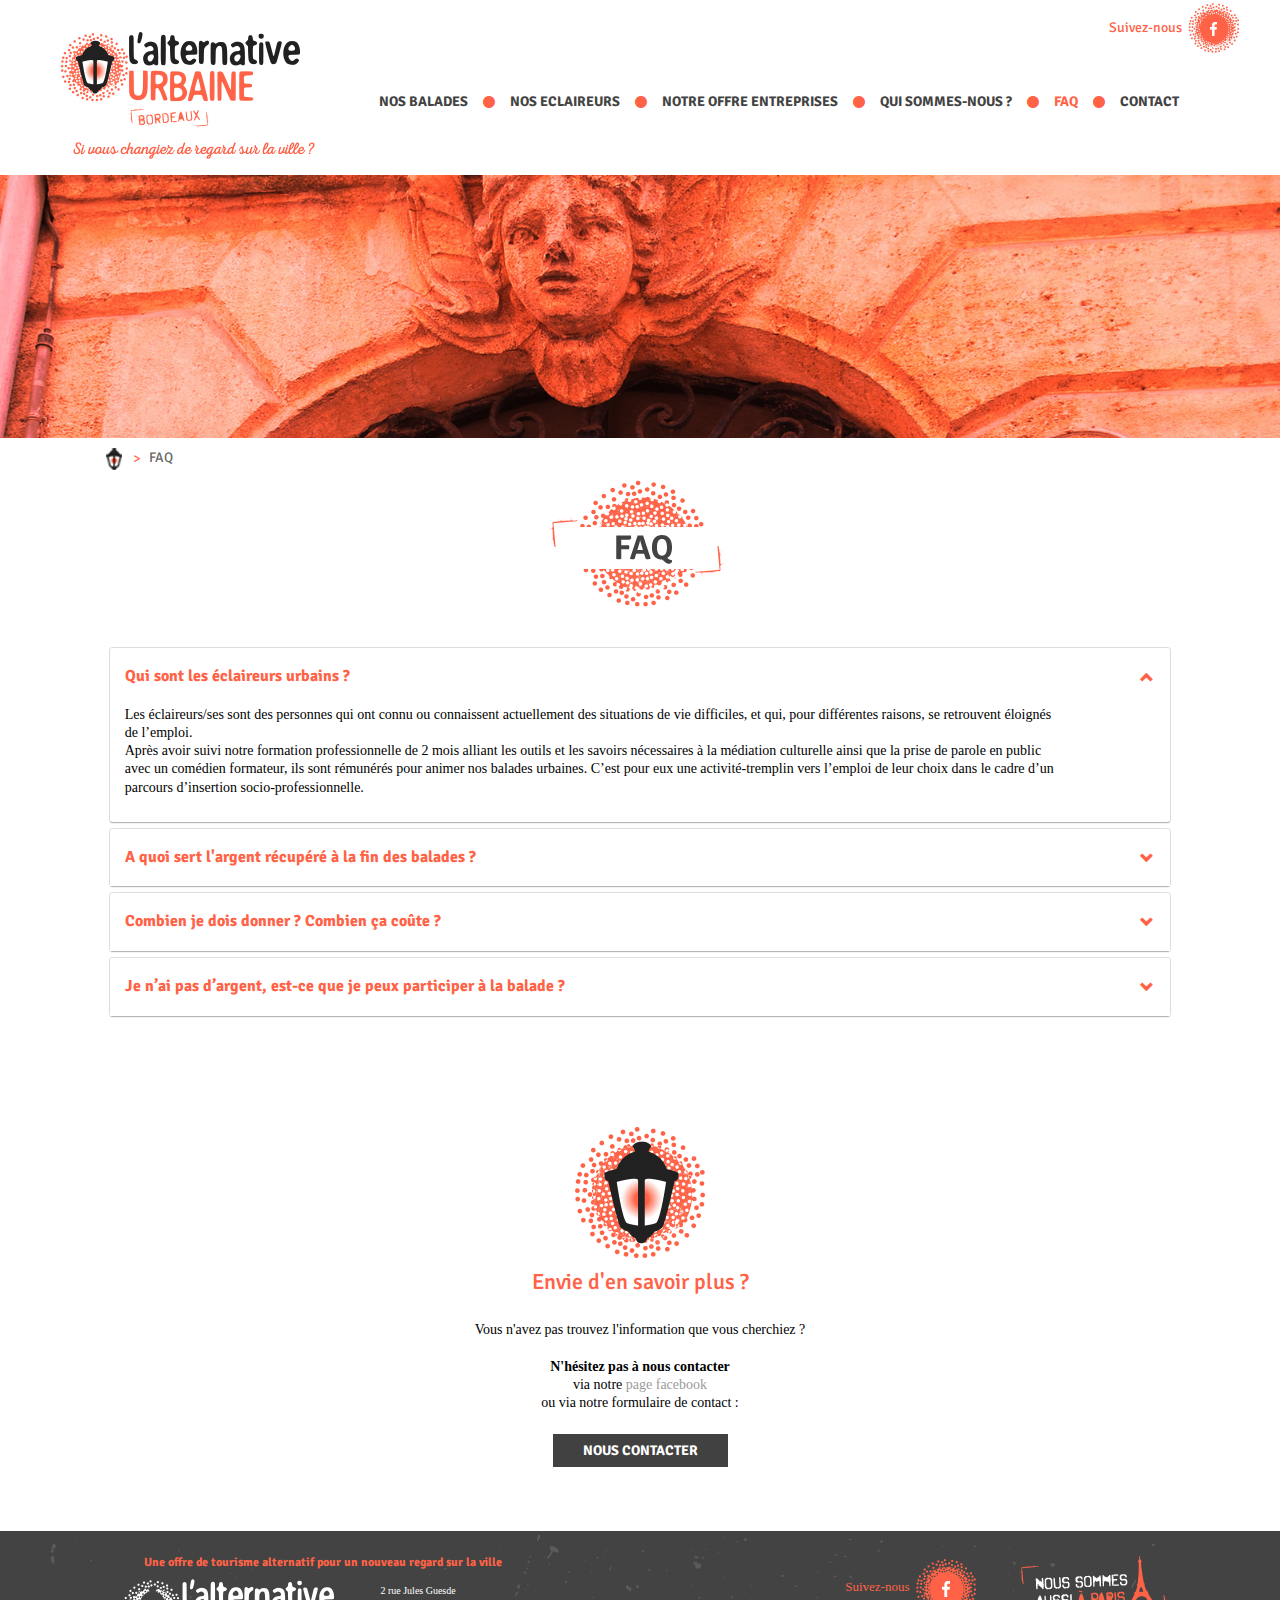
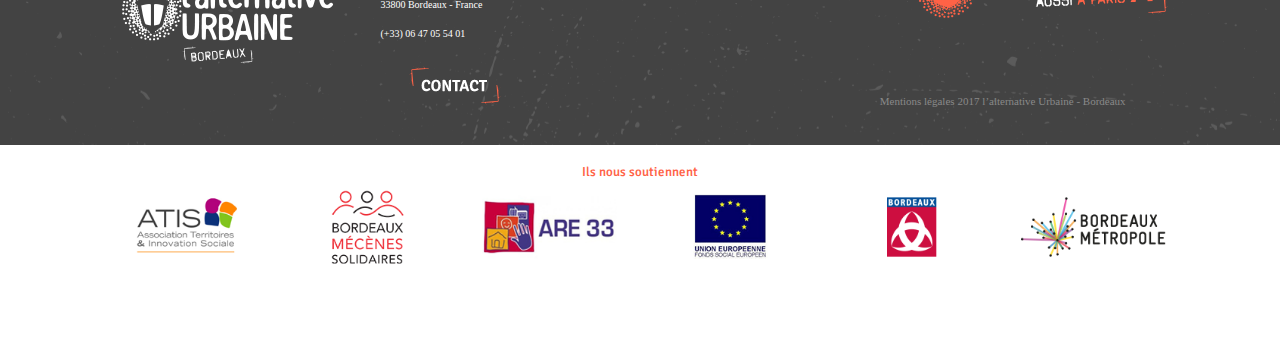
==== faq.html @ 0370ff68 "V1.9 toutes les pages sauf offre entreprises" ====
<!DOCTYPE html>
<html lang="fr">
<head>
  <title>Alternative Urbaine Bordeaux</title>
  <meta charset="utf-8">
  <meta name="viewport" content="width=device-width, initial-scale=1">
  <!--CSS-->
    <link rel="stylesheet" type="text/css" href="https://fonts.googleapis.com/css?family=Signika" />
   <link rel="stylesheet" href="https://maxcdn.bootstrapcdn.com/font-awesome/4.7.0/css/font-awesome.min.css">
   <link rel="stylesheet" href="bootstrap/css/bootstrap.min.css">
  <link rel="stylesheet" href="style.css">
  
  <script src="https://ajax.googleapis.com/ajax/libs/jquery/3.2.1/jquery.min.js"></script>
  <script src="https://maxcdn.bootstrapcdn.com/bootstrap/3.3.7/js/bootstrap.min.js"></script>

  


  
</head>
<body id="myPage" data-spy="scroll" data-target=".navbar" data-offset="50">

	 <!-- 1. nav FB -->
<div id="navfb">
		<a href=""> Suivez-nous <img src="img/fbheader.png"></a> <!--<i class="fa fa-facebook-square" aria-hidden="true"></i> -->	
</div>
	
	 <!-- 2. logo + nav -->
<nav class="navbar navbar-default"> <!-- navbar-fixed-top-->

	<div class="container-fluid" id="monMenu">
	
			<div class="navbar-header-1024">
		 <div class="row padding15">
		  <div class="col-sm-4" >
		 <button type="button" class="navbar-toggle" data-toggle="collapse" data-target="#myNavbar">
			<span class="icon-bar"></span>
			<span class="icon-bar"></span>
			<span class="icon-bar"></span>                        
		  </button>
		  </div>
		  <div class="logotop col-xs-8 col-sm-4"><a  href="index.html"><img  src="img/logo1024.png" alt="Alternative Urbaine Bordeaux" ></a></div>
		  
		  <div class="col-sm-4" id="navfb1024">
			<div ><a href=""> <img src="img/fbheader.png"><br>Suivez-nous </a></div>
			<!--<i class="fa fa-facebook-square" aria-hidden="true"></i> -->
			</div> 

		</div>
		</div>
	
		<div class="navbar-header">
		 <button type="button" class="navbar-toggle" data-toggle="collapse" data-target="#myNavbar">
			<span class="icon-bar"></span>
			<span class="icon-bar"></span>
			<span class="icon-bar"></span>                        
		  </button>
		  
		  <div class="logotop"><a  href="index.html"><img  src="img/logo.png" alt="Alternative Urbaine Bordeaux" ></a></div>
		  
		  <div id="navfb1024">
			<a href=""> Suivez-nous <img src="img/fbtop.png"></a> <!--<i class="fa fa-facebook-square" aria-hidden="true"></i> -->
			</div> 
		</div>
		
		<div class="collapse navbar-collapse" id="myNavbar">
		  <ul class="nav navbar-nav "><!--navbar-right-->
			<!--<li><a href="#myPage">HOME</a></li>-->
			<li><a href="nosbalades.html">NOS BALADES</a> <i class="fa fa-circle" aria-hidden="true"></i></li>
			<li><a href="noseclaireurs.html">NOS ECLAIREURS</a> <i class="fa fa-circle" aria-hidden="true"></i></li>
			<li><a href="offreentreprises.html">NOTRE OFFRE ENTREPRISES</a> <i class="fa fa-circle" aria-hidden="true"></i></li>
			<li><a href="qui.html">QUI SOMMES-NOUS ?</a> <i class="fa fa-circle" aria-hidden="true"></i></li>
			<li class="active"><a href="faq.html">FAQ</a> <i class="fa fa-circle" aria-hidden="true"></i></li>
			<li><a href="contact.html">CONTACT</a></li>

		  </ul>
		</div>

  </div>
</nav>


   <!-- 3. header nos balades -->
<div id="headerimg">
<img src="img/headerfaq.jpg">
</div>

   <!-- 4. chemin de fer -->
<div id="bread">
<img src="img/breadpicto.png"> <span class="orange chevron"> > </span> <span class="texte">FAQ</span>
</div>


<!-- le projet -->
<section id="faq" class="container-fluid">


    <div class="row text-center">
	    <div class="col-xs-12">
			<img src="img/titrefaq.png" class="titre" alt"FAQ">
		</div>
	</div>
	
<div class="contenu">	
	<div class="row">
	    <div class="col-xs-12">	

<!-- <div class="btn-group"> -->
  <!-- <button type="button" class="btn btn-danger">Action</button> -->
  <!-- <button type="button" class="btn btn-danger" data-toggle="collapse" data-target="#demo"> -->
    <!-- <span class="glyphicon glyphicon-minus"></span> -->
  <!-- </button> -->
<!-- </div> -->
<!-- <div id="demo" class="collapse in">Some dummy text in here.</div> -->

		
			<div class="panel-group" id="accordion">
				<!-- 1 -->
				<div class="panel panel-default">
					<div class="panel-heading">
						<h2 class="orange panel-title">
							<a data-toggle="collapse" data-parent="#accordion" href="#collapse1">
								<!-- <h2 class="orange"> -->
									Qui sont les éclaireurs urbains ?
									<button type="button" class="btn" data-toggle="collapse" data-target="#demo">    
										<span class="glyphicon glyphicon-chevron-up"></span>
										<!-- <span class="fa-stack fa-lg"> -->
											<!-- <i class="fa fa-circle-o fa-stack-2x"></i> -->
											<!-- <i class="fa fa-chevron-up fa-stack-1x "></i> -->
										<!-- </span> -->
									</button>
								
							</a>
							</h2>
					</div>
					<div id="collapse1" class="panel-collapse collapse in">
						<div class="panel-body">			
							<h3>
								Les éclaireurs/ses sont des personnes qui ont connu ou connaissent actuellement des situations de vie difficiles, et qui, pour différentes raisons, se retrouvent éloignés de l’emploi. 
								<br>
								Après avoir suivi notre formation professionnelle de 2 mois alliant les outils et les savoirs nécessaires à la médiation culturelle ainsi que la prise de parole en public avec un comédien formateur, ils sont rémunérés pour animer nos balades urbaines. C’est pour eux une activité-tremplin vers l’emploi de leur choix dans le cadre d’un parcours d’insertion socio-professionnelle.
								</h3>
						</div>
					</div>
				</div>
				
				<!-- 2 -->
				<div class="panel panel-default">
					<div class="panel-heading">
						<h2 class="orange panel-title">
							<a data-toggle="collapse" data-parent="#accordion" href="#collapse2">
								
									A quoi sert l'argent récupéré à la fin des balades ?
									<button type="button" class="btn" data-toggle="collapse" data-target="#demo">    
										<span class="glyphicon glyphicon-chevron-down"></span>
										<!-- <span class="fa-stack fa-lg"> -->
											<!-- <i class="fa fa-circle-o fa-stack-2x"></i> -->
											<!-- <i class="fa fa-chevron-up fa-stack-1x "></i> -->
										<!-- </span> -->
									</button>
								
							</a></h2>
					</div>
					<div id="collapse2" class="panel-collapse collapse">
						<div class="panel-body">			
							<h3>
								Les éclaireurs/ses sont des personnes qui ont connu ou connaissent actuellement des situations de vie difficiles, et qui, pour différentes raisons, se retrouvent éloignés de l’emploi. 
								<br>
								Après avoir suivi notre formation professionnelle de 2 mois alliant les outils et les savoirs nécessaires à la médiation culturelle ainsi que la prise de parole en public avec un comédien formateur, ils sont rémunérés pour animer nos balades urbaines. C’est pour eux une activité-tremplin vers l’emploi de leur choix dans le cadre d’un parcours d’insertion socio-professionnelle.
								</h3>
						</div>
					</div>
				</div>
				
				<!-- 3 -->
				<div class="panel panel-default">
					<div class="panel-heading">
						<h2 class="orange panel-title">
							<a data-toggle="collapse" data-parent="#accordion" href="#collapse3">
								
									Combien je dois donner ? Combien ça coûte ?
									<button type="button" class="btn" data-toggle="collapse" data-target="#demo">    
										<span class="glyphicon glyphicon-chevron-down"></span>
										<!-- <span class="fa-stack fa-lg"> -->
											<!-- <i class="fa fa-circle-o fa-stack-2x"></i> -->
											<!-- <i class="fa fa-chevron-up fa-stack-1x "></i> -->
										<!-- </span> -->
									</button>
								
							</a></h2>
					</div>
					<div id="collapse3" class="panel-collapse collapse">
						<div class="panel-body">			
							<h3>
								Les éclaireurs/ses sont des personnes qui ont connu ou connaissent actuellement des situations de vie difficiles, et qui, pour différentes raisons, se retrouvent éloignés de l’emploi. 
								<br>
								Après avoir suivi notre formation professionnelle de 2 mois alliant les outils et les savoirs nécessaires à la médiation culturelle ainsi que la prise de parole en public avec un comédien formateur, ils sont rémunérés pour animer nos balades urbaines. C’est pour eux une activité-tremplin vers l’emploi de leur choix dans le cadre d’un parcours d’insertion socio-professionnelle.
								</h3>
						</div>
					</div>
				</div>

				<!-- 4 -->
				<div class="panel panel-default">
					<div class="panel-heading">
						<h2 class="orange panel-title">
							<a data-toggle="collapse" data-parent="#accordion" href="#collapse4">
									Je n’ai pas d’argent, est-ce que je peux participer à la balade ?
									<button type="button" class="btn" data-toggle="collapse" data-target="#demo">    
										<span class="glyphicon glyphicon-chevron-down"></span>
										<!-- <span class="fa-stack fa-lg"> -->
											<!-- <i class="fa fa-circle-o fa-stack-2x"></i> -->
											<!-- <i class="fa fa-chevron-up fa-stack-1x "></i> -->
										<!-- </span> -->
									</button>
								
							</a></h2>
					</div>
					<div id="collapse4" class="panel-collapse collapse">
						<div class="panel-body">			
							<h3>
								Les éclaireurs/ses sont des personnes qui ont connu ou connaissent actuellement des situations de vie difficiles, et qui, pour différentes raisons, se retrouvent éloignés de l’emploi. 
								<br>
								Après avoir suivi notre formation professionnelle de 2 mois alliant les outils et les savoirs nécessaires à la médiation culturelle ainsi que la prise de parole en public avec un comédien formateur, ils sont rémunérés pour animer nos balades urbaines. C’est pour eux une activité-tremplin vers l’emploi de leur choix dans le cadre d’un parcours d’insertion socio-professionnelle.
								</h3>
						</div>
					</div>
				</div>
				
				

			</div>
			
			

		</div>

	</div>

</div>
</section>



<section id="faqinfo"> 
 
 <div class="contenu container-fluid">
     <div class="row">
	    <div class="col-xs-12 text-center">
			<img src="img/imgsoutenir.png" alt="">
		</div>
		<div class="col-xs-12 text-center"> 
		<h2 >Envie d'en savoir plus ?</h2>
		<h3>Vous n'avez pas trouvez l'information que vous cherchiez ?
			<br><br>
			<b>N'hésitez pas à nous contacter </b><br>via notre <a href="https://www.facebook.com/alternativeurbaine.bordeaux/?fref=ts">page facebook</a>
			<br>
			ou via notre formulaire de contact :
			<br><br>
			</h3>
		</div>
	
		<div class="col-xs-12 text-center"> 
			<a class="btncontacter" href="contact.html">NOUS CONTACTER</a><br><br>
		</div>

		
	</div>
 </div>
 
</section>


<!-- Footer -->
<footer class="text-center">

<div class="contenu container-fluid">
     <div class="row">
	    <div class="col-xs-12 col-sm-7 col-md-5">
			<div class="row">
				<div class="col-xs-12">
					<h2>Une offre de tourisme alternatif pour un nouveau regard sur la ville</h2>
				</div>

				<div class="col-sm-12 col-md-7">
					<img src="img/logofooter.png" class="logofooter">
				</div>
				<div class="col-sm-12 col-md-5">
					<address>
					2 rue Jules Guesde<br>
					33800 Bordeaux - France
					<br><br>
					(+33) 06 47 05 54 01
					</address>
					<a href="" class="btncontact"><img src="img/contactfooter.png" class="contactfooter"></a>
				</div>
			</div>
		</div>
		<div class="col-xs-12 col-sm-offset-1 col-sm-4 col-md-offset-3 col-md-4">
			<div class="row">
				<div class="col-xs-12 col-sm-6">
					<h3>Suivez-nous <img src="img/fbfooter.png"></h3>
				</div>

				<div class="col-xs-12 col-sm-6">
					<h3><img src="img/paris.png" style="vertical-align: middle;"></h3>
				</div>
				<div class="col-xs-12">
					<br> <br><br>  
				</div>
				
				<div class="col-xs-12">
					<span><a class="mentions" href="">Mentions légales</a></span> <span>2017 l’alternative Urbaine - Bordeaux</span> 
				</div>

				
			</div>
		</div>
	</div>
</div>



</footer>

<section id="soutien" >

<div class="contenu container-fluid">
			<div class="row">
				<div class="col-xs-12">
					<h3>Ils nous soutiennent</h3>
				</div>
			</div>
			<div class="row">
				<div class="col-xs-12 col-sm-6 col-md-2">
					<img class="max100" src="img/soutien1ATIS.png">
				</div>
				<div class="col-xs-12 col-sm-6 col-md-2">
					<img class="max100" src="img/soutien2logobms.png">
				</div>
				<div class="col-xs-12 col-sm-6 col-md-2">
					<img class="max100" src="img/soutien3ARE33.png">
				</div>
				<div class="col-xs-12 col-sm-6 col-md-2">
					<img class="max100" src="img/soutien4logoFSE.png">
				</div>
				<div class="col-xs-12 col-sm-6 col-md-2">
					<img class="max100" src="img/soutien5bordeaux.png">
				</div>
				<div class="col-xs-12 col-sm-6 col-md-2">
					<img class="max100" src="img/soutien6bdxmetropole.png">
				</div>
			</div>
			
	
			
</div>

</section>



<script>
$('.collapse').on('shown.bs.collapse', function(){
$(this).parent().find(".glyphicon-chevron-down").removeClass("glyphicon-chevron-down").addClass("glyphicon-chevron-up");
}).on('hidden.bs.collapse', function(){
$(this).parent().find(".glyphicon-chevron-up").removeClass("glyphicon-chevron-up").addClass("glyphicon-chevron-down");
});


</script>

</body>
</html>
---- style.css ----
body {
      /*font: 400 15px/1.8 Lato, sans-serif;*/
      color: #000;
	  background-color: #fff;
	 font-family: Signika ;
  }
 

  /*
    h3, h4 {
      margin: 10px 0 30px 0;
      letter-spacing: 10px;
      font-size: 20px;
      color: #111;
  }*/
  
  /*
    .container {
      padding: 80px 120px;
  }*/
  
  
.orange{
		color: #ff6246;
  }
  
 
/*************MENU*********/ 
  
  .fa-circle{
	color: #ff6246;
}

  #navfb1024{
	  display:none;
  }
  
    /* #navfb1024 a{ */
	/* color: #ff6246!important; */
 /* } */
  
  #navfb {
	 max-width: 85%; /*85*/
	 margin: auto;
	 /* padding-top: 5px; */
	 padding-right: 5px;
	 text-align: right;
	 /*float: right;*/
	 
	 /**NEW**/
	 /* z-index: 9999; */
	 /* position: absolute; */
	 /* top:0px; */
	 /* right: 0px; */
 }
 
 #navfb li{
		 font-family: Verdana;
	/*font-weight: 400;*/

	color: #ff6246;

 }
 
  #navfb a{
	color: #ff6246;
 }
   #navfb a:hover{
	color: #ff6246;
		/* font-size: 10px; */
	text-decoration: underline;
 }

 #monMenu {
	 
	display: flex;
	 align-items: center;
	 margin-top: -30px; /****** NEW ******/
	 
	     display: -webkit-flex; 
    -webkit-align-items: center;  /* Safari 7.0+ */

	 /*justify-content: space-between;*/
/*flex-direction: row-reverse;*/

   /* flex-direction: row; */ /* make main axis vertical */
 /* center items vertically, in this case */


 }

 /* #monMenu .navcenter{ */
	     
 /* } */

   #monMenu a {
	  color: #434343;
  }
  
     #monMenu a .active {
	  color: #ff6246 !important;
	  background-color: #fff!important;
  }
  
  
    #monMenu a:hover {
      color: #ff6246 !important;
  }
  /*
  .navbar-nav li a:hover {
      color: #ff6246 !important;
  }*/
 

 .navbar{
	 max-width: 85%; /*80*/
	 margin: auto;
	 margin-bottom: 0px !important;
	 border: 0px !important;
	 border-radius: 0px !important;
	 

 }
 
 
 #myNavbar {
	 /*margin-left: auto;*/
	 /*float: right !important;*/
	 	  	 /*line-height: 165px;*/
			 
			 
			 /******* REMETTRE POUR ALIGN RIGHT ****/
			 
    /* -webkit-flex: auto;  */
	
    /* -ms-flex: auto;  */
	
    /* flex: auto; */
	
	width:100%;
		
 }
 
 .navbar .navbar-nav {
  display: inline-block;
  float: none;
  vertical-align: top;
}

.navbar .navbar-collapse {
  text-align: center;
}
 

  

 
 
#myNavbar .nav>li{

	  font-weight: bold;
	  color: #434343 !important;

	 display: flex !important;
	  align-items: center !important;
	  
	  display: -webkit-flex!important; /* Safari */
    -webkit-align-items: center!important; /* Safari 7.0+ */



  }
  
 /*
  .modal-header, h4, .close {
      background-color: #333;
      color: #000 !important;
      text-align: center;
      font-size: 30px;
  }
  .modal-header, .modal-body {
      padding: 40px 50px;
  }
  */
  
  .nav-tabs li a {
      color: #777;
  }

  .navbar-default{
	        background-color: #fff !important;
		border-color: #2d2d30 !important;
  }
  

  .navbar-nav li.active a {
      color: #ff6246 !important;
      background-color: #fff !important;
  }
  .navbar-default .navbar-toggle {
      border-color: transparent;
  }
  .open .dropdown-toggle {
      color: #ff6246;
      background-color: #555 !important;
  }
  .dropdown-menu li a {
      color: #000 !important;
  }
  .dropdown-menu li a:hover {
      background-color: red !important;
  }
  
  
  
/* .navbar-default .navbar-nav>.active>a{  */
	  /* background-color:#fff!important; */
	  /* color: #ff6246; */
  /* }  */
  
  	  /* color: #ff6246 !important; */
	  /* background-color: #fff!important; */
  
/*************CAROUSEL****************/

.btnplay{
	color: #ff6246;
	text-align:center;
}


   .controls .progress {
      position:absolute;
	  color: #ff6246;
      top:0;
      width:100%;
      float:none;
      margin-top:0;
   }

  
    .carousel-inner  {
  	  /*max-height: 400px !important;*/
	}
	
	    .carousel-inner .item {
  	  /* max-height: 370px !important; */
	  height: 370px;
	  /* min-height: 370px !important; */
	}
	
  .carousel-inner img {
      width: 100%;  
      margin: auto;

  }
  

     
  .video-fluid{
	  height:100%;
	  width:100%;
	  background-color: black;
  }  
  

  
   .carousel-control{
	   position: relative!important;
	   	opacity: 0.8!important;
		bottom: 15px!important;
		top: -15px!important;
   }
   
      .carousel-control:hover{
	   	opacity: 1!important;
   }
  
  
  .carousel-control.right{
	  /*right: 15px!important;*/

	  left: auto!important;
	  width: 15%!important;
	  background-image: none!important;
  }
  
    .carousel-control.left{
	/*  left: 15px!important;*/
	  right: auto!important;
	  	  width:85%!important;
		  
	  background-image: none!important;
  }
  
    .chevronright{
	  /*position:absolute;*/
	  /*top: 95%;*/
	  bottom: -15px;
	  width:30px;
	  	  right: 25%;
	  
  }
    .chevronleft{
	  /*position:absolute;*/
	  /*top: 95%;*/
	  bottom: -15px;
	  width:30px;
	  right: 5%;
  }
  
  .indicatorcontainer{
	  max-width: 85%;
	  margin: auto;
	  text-align: right;
  }
  
  .carousel-indicators{
	  position: relative!important;
	  bottom: 15px!important;

	 /* left: 80%!important;
	  		  width: 80%!important;
			  right: 0%!important;*/
			  
			    left:0%!important;
			  width:100%!important;
			  			  margin-left:0%!important;
						  margin: auto;
	 text-align: right!important;
	 display: inline;
	/*margin-right:12.5%!important;*/

  }
  
    .carousel-indicators {
		/* font-size: 45px!important; */
		/* list-style-type: circle; */
		    /* list-style: circle inside url("img/puceslider.png"); */
	}
  
  .carousel-indicators li{
	  background-color: #434343!important;
	  border: 1px solid #fff!important;
	  	  /* font-size: 45px!important; */
	  	  width: 10px!important;
	  	  height: 10px!important;
		  margin-top:0px!important;
		  margin-bottom: 0px!important; 
		  margin-left:2px!important;
		  margin-right:2px!important;

  }
  
     .carousel-indicators .active{
	  background-color: #ff6246!important;
	  border: 1px solid #fff!important;
	  /* width: 7px!important; */
	  	  /* height: 7px!important; */
  }
  
  
  .carousel-caption{
	  /*background-color: #ff6246;*/
	  max-width: 30%;
	  margin: auto;
	  padding: 10px;
	  padding-bottom: 0px!important;
	  padding-top: 0px!important;
	  text-align: left!important;
	  bottom: 40px!important;
  }
  
    
  .carousel-caption h3{
	  	  padding: 10px;
		  color: #fff !important;
	  background-color: #ff6246;
	  margin-bottom: 0px!important;
	  margin-top: 0px!important;
  }
  

  
      .carousel-inner .imgplus {
      width: 30px;  
       height: 30px;  
	   margin-bottom: -15px;
	   margin-left: -15px;

  }
  
  
    .arrow-upright {
  width: 100%; 
  height: 0; 
  border-left: 20px solid transparent;
  border-right: 20px solid #ef5236;
  border-bottom: 20px solid transparent;
  display: inline-block;
  background-color: transparent!important;
}


 /* .btnplus { */

  /* color: #ff6246; */
  /* font-size: 9px; */
  /* font-weight: normal; */
  /* background-color:#fff; */

  /* margin-top: 10px; */
  /* text-decoration: none; */

  
/* } */

 /* .btnplus:hover { */
  /* color: #414141; */
  /* text-decoration: none; */
/* } */
  
  /*ol{display:inline;text-align: right;}*/
  
  
 .titre{
margin-bottom: 20px;
max-width: 100%;
}
  
  /**************** NOS BALADES **************/
  
  
  
  #balades {
	  background-color: #fff;
	  	 max-width: 85%; /*80*/
	 margin: auto;
	 margin-bottom: 50px;
	 	 /* margin-top: 20px; */
	 /*background-image: url("img/belcier-en-transition.jpg");*/
  }
  
    /* #balades .titre{ */
/* margin-bottom: 20px; */
/* max-width: 100%; */
/* } */
  
    #balades h1{
		color: #434343 !important;
		font-size: 26px;

		/*background-image: url("nosbaladesBG.jpg");
		height: 143px;
		width: 246px;*/
  }
  
      #balades h2{
		color: #fff !important;
		background-color: #ff6246;
		padding: 5px;
		font-size: 22px !important;
		line-height: 35px;
		margin: 0px !important;
  }
  
      #balades h3{
		font-size: 15px !important;
		margin-top: 0px;
		padding-top: 15px;
		font-weight: bold;
  }
  
  #balades .avenir{
	background-color: #414141!important;
	color: #fff!important;
	width: 100%;
  	font-size: 15px !important;
	font-weight: normal;
	padding-bottom: 5px;
}


  
        #balades h3 .orange{
		color: #ff6246;
  }
  
          #balades h4{
		font-size: 11px !important;
		font-family: Verdana;
		text-align: left!important;
		padding-top: 0px;
		padding-right: 20px; /*6 */
		/* padding-left: 10px; */
		padding-bottom: 15px;
		margin-top: 0px!important;
		margin-bottom: 0px!important;
		line-height: 15px;

  }
  
  
            #balades h5{
		font-size: 10px !important;
		font-family: Verdana;
		font-style: italic;
		text-align: left!important;
		padding-top: 0px;
		padding-right: 0px;
		padding-left: 10px;
		padding-bottom: 5px;
		margin-top: 0px!important;
		 /* padding: 3px 3px 3px 3px;*/

  }
  
      #balades a{
		color: #ff6246;
		font-style: italic;

  }
  
    #balades p{
		margin:0px;
	}
	
      #balades	.btnreserver {
  font-family: Signika!important;
  color: #ffffff;
  font-size: 12px;
  		font-style: normal;
  background-color: #414141;
  		/*padding-top: 5px;
		padding-right: 6px;
		padding-left: 10px;
		padding-bottom: 5px;*/
  padding: 8px 16px 8px 16px;
  margin-top: 10px;
  text-decoration: none;
  
}
#balades .btnreserver:hover {
  background-color: #ff6246;
  text-decoration: none;
}

#balades .inactif{
  background-color: #cacaca!important;
}

#balades .inactif:hover{
  background-color: #bababa!important;
}

.imagenb{
	    filter: grayscale(100%);
    -webkit-filter: grayscale(100%);
    -moz-filter: grayscale(100%);
    -ms-filter: grayscale(100%);
    -o-filter: grayscale(100%);
}



#balades .btnplus {
  /*font-family: Signika!important;*/
  color: #ff6246;
  font-size: 9px;
  font-weight: normal;

  /*padding: 16px 16px 16px 16px;*/
  margin-top: 10px;
  text-decoration: none;
  /*padding-bottom: -10px;*/
  
}

#balades .btnplus:hover {
  color: #414141;
  text-decoration: none;
}

#balades .boutonplus{
		  line-height: 50px!important;
	  }
	  
#balades .bgblanc{
  background-color: #fff;
	  }
	  
	  
	  .separationcol12mob{
		  /* display: none; */
	  }



 #balades .carte{
	  background-color: #fff;
	  /*margin: 10px;*/
	  padding-left: 10px;
	  		/* padding: 0px; */
	  /*padding: 0 8px;*/
	  /*padding: 0.01em 16px;*/
	  /*box-shadow: 0 2px 4px 0 rgba(0,0,0,0.16),0 2px 10px 0 rgba(0,0,0,0.12)!important;*/
	  box-shadow: 0 4px 10px 0 rgba(0,0,0,0.2), 0 4px 20px 0 rgba(0,0,0,0.19)
  }
  
  
        #balades .icone{
		margin-top: 15px;
		/* float: left; */
		max-width: 100%;

  }
  
          #balades h6{
		color:#818181;
		font-size: 11px;
		font-family: Verdana;
		font-style: italic;
		margin-right: 10px;

  }
  
  
  /***************OFFRE ENTREPRISES**********/
  
  #offreentreprises{
	 background-color: #ff6246;
	 max-width: 100%; /*80*/
	 margin: auto; 

	 min-height: 200px;
	 	 /*background-image: url("img/belcier-en-transition.jpg");*/
		 background-image: url('img/trame.png');
		 background-repeat: repeat-x;
  }
  
  #offreentreprises .contenu{

	 max-width: 85%; /*80*/
	 margin: auto;
	 /*background-color: #ee2246;	*/
	 min-height: 200px;	 
		margin-bottom: 50px!important;
	 margin-top: 20px;

  }
  
#offreentreprises h4{
		font-size: 11px !important;
		font-family: Verdana;
		text-align: center!important;
		padding-top: 0px;
		padding-right: 6px;
		padding-left: 10px;
		padding-bottom: 10px;
		margin-top: 20px!important;
		margin-bottom: 20px!important;
		max-width: 50%;
		margin: auto;
		color: #fff;

  }
  
      /* #offreentreprises .titre{ */
/* margin-bottom: 10px; */
/* max-width: 100%; */
/* } */
  
 #offreentreprises .btnnouscontacter{
	   font-family: Signika!important; 
	   font-size: 17px;
	     color: rgb(255, 98, 70);
		font-weight: bold;
		text-transform: uppercase;
		  padding: 8px 16px 8px 16px;
		  text-align: center;
		  background-color: #fff;
		  /*box-shadow: 0 4px 10px 0 rgba(225, 68, 41,0.2), 0 4px 20px 0 rgba(225, 68, 41,0.19);*/
  margin-top: 10px!important;
-webkit-box-shadow: 4px 6px 0px 0px rgba(225,68,41,1);
-moz-box-shadow: 4px 6px 0px 0px rgba(225,68,41,1);
box-shadow: 4px 6px 0px 0px rgba(225,68,41,1);

 }

  

 #offreentreprises .btnnouscontacter:hover{

	     color: #414141 ;
		 /* background-color: #ff6246;*/
text-decoration: none;
-webkit-box-shadow: 2px 4px 0px 0px rgba(0,0,0,1);
-moz-box-shadow: 2px 4px 0px 0px rgba(0,0,0,1);
box-shadow: 2px 4px 0px 0px rgba(0,0,0,1);

 }

  

  
  /******************NOS ECLAIREURS***********/
  
   
  #noseclaireurs{
	 background-color: #fff;
	 max-width: 85%; /*80*/
	 margin: auto; 
	 min-height: 200px;
  }
  
  #noseclaireurs .contenu{

	 /* max-width: 85%; */
	 margin: auto;
	 /*background-color: #ee2246;	*/
	 min-height: 200px;	 
		margin-bottom: 70px!important;
	 margin-top: 20px;

  }
  
        /* #noseclaireurs .titre{ */
/* margin-bottom: 10px; */
/* max-width: 100%; */
/* } */

  

  
    #noseclaireurs h3{
		font-family: Signika;
		color: #ff6246;
		font-size: 15px !important;
		margin-top: 0px;
		padding-top: 5px;
		padding-bottom: 0px;
		font-weight: bold;
		text-align: left!important;
				margin-bottom: 0px!important;
  }
  
          #noseclaireurs h4{
		font-size: 12px !important;
		font-family: Verdana;
		text-align: left!important;
		color: #000;
		padding-top: 5px;
		margin-top: 0px!important;
		margin-bottom: 0px!important;
		line-height: 1.4;

  }
  



      #noseclaireurs h2{
		font-family: Signika;
		color: #fff;
		font-size: 15px !important;
		/*padding-top: 40%;
		padding-bottom: 40%;*/
		margin:0px!important;
		font-weight: bold;
		text-align: center!important;
				margin-bottom: 0px!important;
  }


#noseclaireurs .btnplus {
  color: #ff6246;
  font-size: 15px;
  font-weight: normal;
  margin-top: 10px;
  text-decoration: none;
  text-align: left!important;
  
}

#noseclaireurs .btnplus:hover {
  color: #414141;
}

#noseclaireurs .floatleft {
  /*width: 100%;*/
  float: left;
    margin-top: 10px;
}

 /**************FOOTER******************/
 
 footer {
	 background-color: #434343;
	 max-width: 100%; /*80*/
	 margin: auto; 
	 min-height: 200px;
	 		 background-image: url('img/tramefooter.png');
		 background-repeat: repeat-x;

  }
  
  footer .contenu{

	 max-width: 85%; /*80*/
	 margin: auto;
	 /*background-color: #ee2246;	
	 min-height: 200px;	 */
	 padding-bottom: 20px;


  }
  
    footer address{
font-family: Verdana;
font-size: 10px;
	color: #fff;
	padding: 5px;
	text-align: left!important;
  }
  

  
    footer .contactfooter{
float: initial!important;
 }
  }

 footer btncontact{
	 margin-bottom: 10px;
 }
 
 footer .logofooter{
	 max-width: 100%;
 }
 
  footer .contactfooter{
	 max-width: 100%;
	 /*margin: auto;*/
float: left;
margin-bottom: 20px;
 }
 
     footer h2{
		font-family: Signika;
		color: #ff6246;
		font-size: 12px !important;
		padding-top: 5px;
		padding-bottom: 0px;
			 margin-top: 20px;
		font-weight: bold;
		/*text-align: left!important;
		margin-bottom: 0px!important;*/
  }

     footer h3{
		font-family: Verdana;
		color: #ff6246;
		font-size: 13px !important;
		padding-top: 5px;
		padding-bottom: 0px;
			 margin-top: 20px;
  }

       footer span{
		font-family: Verdana;
		color: #898989;
		font-size: 11px;
		padding-top: 25px;
		padding-bottom: 20px!important;
			 margin-top: 20px;
			 

  }
  
         footer span .mentions{
		font-family: Verdana;
		color: #898989;
		font-size: 11px;
		padding-top: 25px;
		padding-bottom: 20px!important;
			 margin-top: 20px;
			 

  }
  
         footer .rightalign{

			 text-align: right;

  }

 
   /******************SOUTIEN***********/
  
   
  #soutien{
	 background-color: #fff;
	 max-width: 100%; /*80*/
	 margin: auto; 
	 min-height: 200px;
  }
  
  #soutien .contenu{

	 max-width: 85%; /*80*/
	 margin: auto;
	 /*background-color: #ee2246;	*/
	 min-height: 200px;	 
		/*margin-bottom: 70px!important;
	 margin-top: 20px;*/

  }
  
    #soutien h3{

	color:#ff6246;
	font-family: Signika;
	font-size: 13px;
	text-align: center;

  }
 
 #soutien .max100{
	 	 max-width: 100%;
	display: block;
    margin: auto;
	vertical-align: middle;

	 
 }
 

 
 .navbar-toggle{
	 background-color: #eee!important;
	 border-radius: 0px;
	 
 }
 
  .navbar-toggle:hover{
	 background-color: #ccc!important;
	 
 }
 
 .navbar-default .navbar-toggle .icon-bar {
	 background-color:#ff6246;
	 width:55px;
	 height: 3px;
	 margin-bottom:5px;
	 margin-top:10px;
 }
 
 
 
 
 
 
 
 
	
	/***********************page nos balades********************************/
	
	#headerimg img{
		width:100%;
	}
  
  #bread{
	 max-width:85%; 
	 margin: auto;
	 padding: 10px;
  }
    #bread img{
 margin-right: 8px;
	}
	
	#bread .chevron {
		margin-right:5px;
	}
	
	    #bread .texte{
  font-size: 14px;
  font-family: "Signika";
  color: rgb(103, 103, 103);
  line-height: 1.188;
  text-align: left;


	}
	
hr{
		/* color: #b5b5b5; */
		border-top: 1px solid #b5b5b5;
		/* margin-bottom:30px; */
	}
	
.alert{
		text-align: left!important;
		font-size: 12px;
		font-weight: normal;
		padding: 15px;
		padding-left: 35px;
		color: #ff6246;
	}
	


 .imgi{
margin-left: -22px;
margin-top: 35px;
float: left;
	}
	
 .imgi2{
margin-left: -22px;
margin-top: 25px;
float: left;
	}
	
 .marginbottom20{
margin-bottom: 20px; 
	}
	 .marginbottom35{
margin-bottom: 35px; 
	}
	
.width50{
		width:50%;
	}
	

	
	
	 #balades .arrow-upright {
  width: 0%; 
  height: 0; 
  border-left: 0px solid transparent; 
  border-right: 20px solid #ef5236;
  border-bottom: 20px solid transparent;
  display: inline-block;
  background-color: transparent!important;
  padding-left: 15px;
}

 #balades .carte2{
	  background-color: #fff;
	  		padding: 0px;
			margin-left: 20px;
			margin-top:-25px;
	  box-shadow: 0 4px 10px 0 rgba(0,0,0,0.2), 0 4px 20px 0 rgba(0,0,0,0.19);
	  padding-left: 15px;
	  padding-bottom: 15px;
  }
  
        #balades	.btnreserver2 {
  font-family: Signika!important;
  color: #ffffff;
  font-size: 14px;
  		font-weight: bold ;
		font-style: normal;
  background-color: #414141;
  padding: 8px 30px 8px 30px;
  /* margin-top: 10px; */
  text-decoration: none;
  
}
  #balades .btnreserver2:hover {
  background-color: #ff6246;
  text-decoration: none;
}

.margintop8{
	padding-top: 8px;
	padding-left: 5px!important;
}

.paddingtop8{
	padding-top: 8px;
	/* padding-left: 5px!important; */
}	
	
	        #fbcta h4{
		font-size: 13px !important;
		font-family: Verdana;
		text-align: center!important;
		padding-top: 45px;
		/* padding-bottom: 45px; */
		padding-right: 20px; /*6 */
		/* padding-left: 10px; */
		/* padding-bottom: 15px; */
		margin-top: 0px!important;
		margin-bottom: 0px!important;
		line-height: 17px;

  }
  
  #fbcta a{
	  font-style: normal;
	  font-weight: bold;
	  font-size: 17px;
	  /* margin-top: 10px; */
  }
  
  
  
  /***********page qui**************/
  
  
  #projet{

	 max-width: 100%; /*80*/
	 margin: auto; 
	  background-color: #fff;
	 min-height: 200px;
	 margin-bottom: 50px;
  }
  
  #projet .contenu{

	 max-width: 85%; /*80*/
	 margin: auto;
	 /*background-color: #ee2246;	*/
	 /* min-height: 200px;	  */
	 margin-top: 20px;

  }


  
    #projet h1{
		color: #434343 !important;
		font-size: 26px;

  }
  
  
  
      #projet h2{
		color: #ff6246;
		/* padding: 5px; */
		font-size: 16px !important;
		line-height: 1.9;
		/* margin: 0px !important; */
		font-family: "Signika";
		/* line-height: 0.955; */
		font-weight: bold; 
		margin-bottom: 10px;
  }
  


  
      #projet h3{
		font-size: 14px ;
		margin-top: 0px;
		/* padding-top: 15px; */
		line-height: 1.3;
				font-family: "Verdana";
		
  }


        #projet .legende{
		font-size: 11px ;
		margin-top: 10px;
		/* padding-top: 15px; */
		/* line-height: 1.3; */
				font-family: "Signika";
		
  }
  
  #projet .btnplus {
  color: #ff6246;
  font-size: 15px;
  font-weight: normal;
  margin-top: 10px;
  text-decoration: none;
  /* text-align: left!important; */
  
}

#projet .btnplus:hover {
  color: #414141;
}

  
    /***************section rejoindre********/
  
  #rejoindre{
	 background-color: #ff6246;
	 max-width: 100%; /*80*/
	 margin: auto; 
padding-top: 20px;
	 min-height: 200px;
		 background-image: url('img/trame.png');
		 background-repeat: repeat-x;
  }
  
  #rejoindre .contenu{

	 max-width: 60%; /*80*/
	 margin: auto;
	 /*background-color: #ee2246;	*/
	 min-height: 200px;	 
		margin-bottom: 30px;
	 margin-top: 20px;

  }
  
#rejoindre h2{

  font-size: 22px;
  font-family: "Signika";
  color: rgb(255, 255, 255);
    /* font-weight: bold; */
  line-height: 1.313;
  	 margin-top: 10px;
	 padding-bottom: 15px;
  }
  
#rejoindre h3{

  font-size: 18px;
  font-family: "Signika";
  color: rgb(255, 255, 255);
    /* font-weight: bold; */
  line-height: 1.313;
  	 margin-top: 10px;
	 text-align: left;
  }
  
  #rejoindre h5{

  font-size: 16px;
  font-family: "Signika";
  color: rgb(255, 255, 255);
    /* font-weight: bold; */
  line-height: 1.313;
  	 margin-top: 10px;
	 text-align: justify;
  }
  
    #rejoindre ul{
		/* list-style-type: circle; */
		color:#000;
	}
	
	  #rejoindre li:before {
    /* content: "•"; / */
    padding-right: 8px;
    color: #000;
}
  
  #rejoindre li{

  font-size: 16px;
  font-family: "Signika";
  /* color: rgb(255, 255, 255); */
  line-height: 1.313;
  	 margin-top: 10px;
	 text-align: left;
  }
  

   
    /***************section soutenir********/
  
  #soutenir{
	 max-width: 100%; /*80*/
	 margin: auto; 
	  background-color: #fff;
	 min-height: 200px;
	 margin-bottom: 50px;
	 padding-top: 20px
  }
  
  #soutenir .contenu{

	 max-width: 60%; /*80*/
	 margin: auto;
	 /*background-color: #ee2246;	*/
	 /* min-height: 200px;	  */
	 margin-top: 20px;

  }
  

  
#soutenir h2{

  font-size: 22px;
  font-family: "Signika";
  color: #ff6246;
    /* font-weight: bold; */
  line-height: 1.313;
  	 margin-top: 10px;
	 padding-bottom: 15px;
  }
  

  
  
    #soutenir h5{

  font-size: 16px;
  font-family: "Signika";
  color: #000;
    /* font-weight: bold; */
  line-height: 1.313;
  	 margin-top: 10px;
	 text-align: left;
  }
  
  
      #soutenir	.btndon {
  font-family: Signika!important;
  color: #ffffff;
  font-size: 14px;
  		font-weight: bold ;
		font-style: normal;
  background-color: #414141;
  padding: 8px 30px 8px 30px;
  text-decoration: none;
  
  
}

  #soutenir	.btndon:hover {
  background-color: #ff6246;
  text-decoration: none;
}

  #soutenir .liendon{

  font-size: 10px;
  font-family: "Verdana";
  color: #9b9b9b;
  line-height: 1.313;
  	 margin-top: 10px;
  }
  
    #soutenir a{

  color: #9b9b9b;

  }
  
 
 
 
 /************ FAQ *************/
 
 .btn{
	 float: right;
	 background-color: transparent;
	 padding: 0px;
 }
 
 .btn:focus{
	 outline: 0px;
 }
  .btn:active{
	 outline: 0px;
 }
 
  .panel-default{
	  border-bottom: 1px solid #b5b5b5;
  }
 
 .panel-default>.panel-heading{
	background-color: #fff;
	 
 }
 
 .panel-body{
	 padding-top: 0px;
	 padding-right: 10%;
 }
 
 .panel-group .panel-heading+.panel-collapse>.panel-body, .panel-group .panel-heading+.panel-collapse>.list-group
 {
	 border-top: 0px;
 }
 
 
 
 
  #faq{

	 max-width: 100%; /*80*/
	 margin: auto; 
	  background-color: #fff;
	 min-height: 200px;
	 margin-bottom: 50px;
  }
  
  #faq .contenu{

	 max-width: 85%; /*80*/
	 margin: auto;
	 /*background-color: #ee2246;	*/
	 /* min-height: 200px;	  */
	 margin-top: 20px;

  }


  
    /* #faq h1{ */
		/* color: #434343 !important; */
		/* font-size: 26px; */

  /* } */
  
  
  
      #faq h2{
		color: #ff6246;
		font-size: 16px !important;
		/* line-height: 1.9; */
		font-family: "Signika";
		font-weight: bold; 
		margin-bottom: 10px;
		margin-top: 10px;
  }
  


  
      #faq h3{
		font-size: 14px ;
		margin-top: 0px;
		/* padding-top: 15px; */
		line-height: 1.3;
				font-family: "Verdana";
		
  }
 
 
 
  #faqinfo{
	 max-width: 100%; /*80*/
	 margin: auto; 
	  background-color: #fff;
	 min-height: 200px;
	 margin-bottom: 50px;
	 padding-top: 20px
  }
  
  #faqinfo .contenu{

	 max-width: 60%; /*80*/
	 margin: auto;
	 /*background-color: #ee2246;	*/
	 /* min-height: 200px;	  */
	 margin-top: 20px;

  }
  

  
#faqinfo h2{

  font-size: 22px;
  font-family: "Signika";
  color: #ff6246;
    /* font-weight: bold; */
  line-height: 1.313;
  	 margin-top: 10px;
	 padding-bottom: 15px;
  }
  
      #faqinfo h3{
		font-size: 14px ;
		margin-top: 0px;
		/* padding-top: 15px; */
		line-height: 1.3;
				font-family: "Verdana";
		
  }
 
  

  
      #faqinfo	.btncontacter {
  font-family: Signika!important;
  color: #ffffff;
  font-size: 14px;
  		font-weight: bold ;
		font-style: normal;
  background-color: #414141;
  padding: 8px 30px 8px 30px;
  text-decoration: none;
  
  
}

  #faqinfo	.btncontacter:hover {
  background-color: #ff6246;
  text-decoration: none;
}

  #faqinfo .liendon{

  font-size: 10px;
  font-family: "Verdana";
  color: #9b9b9b;
  line-height: 1.313;
  	 margin-top: 10px;
  }
  
    #faqinfo a{

  color: #9b9b9b;

  }
 
 
 /*********************** CONTACT ************/
 
 
  #contact{

	 max-width: 100%; /*80*/
	 margin: auto; 
	  background-color: #fff;
	 min-height: 200px;
	 margin-bottom: 50px;
  }
  
  #contact .contenu{

	 max-width: 85%; /*80*/
	 margin: auto;
	 /*background-color: #ee2246;	*/
	 /* min-height: 200px;	  */
	 margin-top: 20px;

  }


  
    #contact h1{
		color: #434343 !important;
		font-size: 26px;

  }
  
  
  
      #contact h2{
		color: #ff6246;
		font-size: 16px !important;
		line-height: 1.9;
		font-family: "Signika";
		font-weight: bold; 
		margin-bottom: 10px;
		margin-top: 30px;
  }
  


  
      #contact h3{
		font-size: 14px ;
		margin-top: 0px;
		line-height: 1.3;
				font-family: "Verdana";
		
  }


        #contact .legende{
		font-size: 11px ;
		margin-top: 10px;
				font-family: "Signika";
		
  }
  
  #contact .btnplus {
  color: #ff6246;
  font-size: 15px;
  font-weight: normal;
  margin-top: 10px;
  text-decoration: none;
  
}

#contact .btnplus:hover {
  color: #414141;
}
 
 .floatleft{
	 float:left;
 }
 
 .paddingright10{
	 padding-right: 10px;
 }
 
 
 .logoaddress{
	 float: left;
	 	 padding-right: 20px;
 }
 
 address{
	 font-family: Verdana;
	 font-size: 11px;
 }
 
 
  #contact .carte2{
	  background-color: #fff;
	  		padding: 0px;
			margin-left: 20px;
			margin-top:-25px;
	  box-shadow: 0 4px 10px 0 rgba(0,0,0,0.2), 0 4px 20px 0 rgba(0,0,0,0.19);
	  padding-left: 15px;
	  padding-bottom: 15px;
	  padding-right: 15px
  }

  
  
   
    /* #balades h1{ */
		/* color: #434343 !important; */
		/* font-size: 26px; */

  /* } */
  
  
        #contactform {
			margin-top: 30px;
		}
  
      #contactform h2{
		color: #fff !important;
		background-color: #ff6246;
		padding: 5px;
		font-size: 22px !important;
		line-height: 35px;
		margin: 0px !important;
		font-weight: normal;
		padding-left:10px;
  }
  
      /* #balades h3{ */
		/* font-size: 15px !important; */
		/* margin-top: 0px; */
		/* padding-top: 15px; */
		/* font-weight: bold; */
  /* } */
  
        #contactform h5{
			margin-bottom: 2px;
			margin-top: 10px;
		}
  
  	 #contactform .arrow-upright {
  width: 0%; 
  height: 0; 
  border-left: 0px solid transparent; 
  border-right: 20px solid #ef5236;
  border-bottom: 20px solid transparent;
  display: inline-block;
  background-color: transparent!important;
  padding-left: 15px;
}
  
        #contactform	.btnenvoyer {
  font-family: Signika!important;
  color: #ffffff;
  font-size: 14px;
  		/* font-weight: bold ; */
		font-style: normal;
  background-color: #414141;
  padding: 8px 30px 8px 30px;
  text-decoration: none;
  margin-top: 30px;
  border-radius: 0px;
  border: 0;
  
}

  #contactform	.btnenvoyer:hover {
  background-color: #ff6246;
  text-decoration: none;
}

 
  /************desktop 1200************/
 
 
     @media only screen and (max-width: 1400px) {
 #navfb {
max-width:95%	
 }	
 
  .navbar {
max-width:95%;	
 }	
 
	 }
	 
	      @media only screen and (min-width: 1025px) and (max-width: 1238px) {
 .navbar li a{
font-size: 11px;	
max-width:100%;	

 }	
  .navbar li a{

padding: 8px;
 }	
 

 
	 }
  
 /************TABLETTE 1024************/
 
 /* @media (min-width: 768px) and (max-width: 991px) { */
    /* .navbar-collapse.collapse { */
        /* display: none !important; */
    /* } */
    /* .navbar-collapse.collapse.in { */
        /* display: block !important; */
    /* } */
    /* .navbar-header .collapse, .navbar-toggle { */
        /* display:block !important; */
    /* } */
    /* .navbar-header { */
        /* float:none; */
    /* } */
/* } */

/* @media (min-width: 992px) { */
   /* .collapse { */
       /* display: none !important; */
   /* } */
/* } */
 
 .navbar-header-1024{
	 display:none;
 }
 
    @media only screen and (max-width: 1024px) {
 #monMenu {
	display: block;
	/*float: left;*/
	text-align: center;
	
 }	
	 .navbar{
	 max-width:100%;
	 margin-right:15px;
	  margin-left:15px;
 }
	
	.navbar-toggle{
		float: left!important;
		
	}
	
	 .navbar-header-1024{
	 display:initial;
	 /* padding-top: 5px; */
 }
 
 .padding15{
	 	 padding: 15px;
 }
 
 	 .navbar-header{
	 display:none;
 }
 
	.logotop{
		text-align:center;
	}
	
		.logotop img{
		max-width:100%;
	}
	
		  #navfb{
	  display:none;
  }
	  #navfb1024{
	  display:inline;
	  text-align:right;
	  margin-top: 10px;
  }
  	  #navfb1024 img{
		max-width:75%;
		padding-right:10px;
  }
  
	
	 #monMenu {
	display: initial;

	     display: -webkit-initial; /* Safari */


	 }


 #myNavbar{
    -webkit-flex: 0; /* Safari 6.1+ */
    -ms-flex: 0; /* IE 10 */ 
    flex: 0;
		text-align: center;
 }
 

 
#myNavbar .nav>li{

	 display: initial !important;
	  display: -webkit-initial!important; /* Safari */

  }
	

  }
  
  /*balades*/
@media (max-width: 767px) {
	  .separationcol12mob{
		  display: block ;
	  }
  }
  
  
  /*****footer****/
  
       @media (max-width: 991px) {
      footer address{
	text-align: center!important;
  }
	   }
  
  /**********MOBILE 767**************/
  
  	  .slidermobile{display:none;}
	  
   
  @media only screen and (max-width: 767px) {
	  
	  #navfb1024{display:none;}
	  
	  .indicatorcontainer{display:none;}
	  
	  
	    .slidermobile{display:initial;}
	  
	    .carousel-control{
	   position: absolute!important;
	   	opacity: 0.8!important;
		bottom: 0px!important;
		top: 0px!important;
		text-align: center;
   }
   
      .carousel-control:hover{
	   	opacity: 1!important;
   }
  
  
  .carousel-control.right{
	  /*right: 15px!important;*/

	  left: auto!important;
	  width: 15%!important;
	  		  bottom: 50%!important;
	  /* background-image: linear-gradient(to right, rgba(0,0,0,0.0001) 0, rgba(0,0,0,0.5) 100%)!important; */
  }
  
    .carousel-control.left{
	/*  left: 15px!important;*/
	  right: auto!important;
	  	  width:15%!important;
		  bottom: 50%!important;
		  
	  /* background-image: linear-gradient(to right, rgba(0,0,0,0.0001) 0, rgba(0,0,0,0.5) 100%)!important; */
  }
	  
	  
	    
    .chevronright{
	  position:absolute;
	  /* top: 25%; */
	  /* top: calc(50% - 50px); */
	  right:25%;
	  /* bottom: -15px; */
	  width:40px;
	  	  /* right: 25%; */
	  
  }
    .chevronleft{
	  position:absolute;
	  /* top: calc(50% - 50px); */
	  left:25%;
	  /* bottom: -15px; */
	  width:40px;
	  /* right: 5%; */
  }
	  
    .carousel-caption {
      /*display: none;*/ /* Hide the carousel text when the screen is less than 600 pixels wide */
    }
	
	
	  .carousel-caption{
	  /*background-color: #ff6246;*/
	  position:relative!important;
	  max-width: 80%;
	  font-size: 10px;
	  margin: auto;
	  right:0%;
	  left:0%;
	  padding: 10px;
	  padding-bottom: 0px!important;
	  padding-top: 0px!important;
	  text-align: left!important;
	  /* bottom: 0px!important; */
	  /* z-index: 99; */
  }
	
  }
  
  
      /*************480****************/
  
  
    @media only screen and (max-width: 480px) {
      .chevronright{
	  position:absolute;
	  top: 25%;
	  	  /* top: 0%;  */
	  right:25%;


	  
  }
    .chevronleft{
	  position:absolute;
top: 25%;
	  left:25%;


  }
  
  
    #soutenir .contenu{
	 max-width: 90%; 
	 	  /* margin: auto; */
  }
      #rejoindre .contenu{
	 max-width: 90%; 
	 	  /* margin: auto; */
  }
  
  
	}
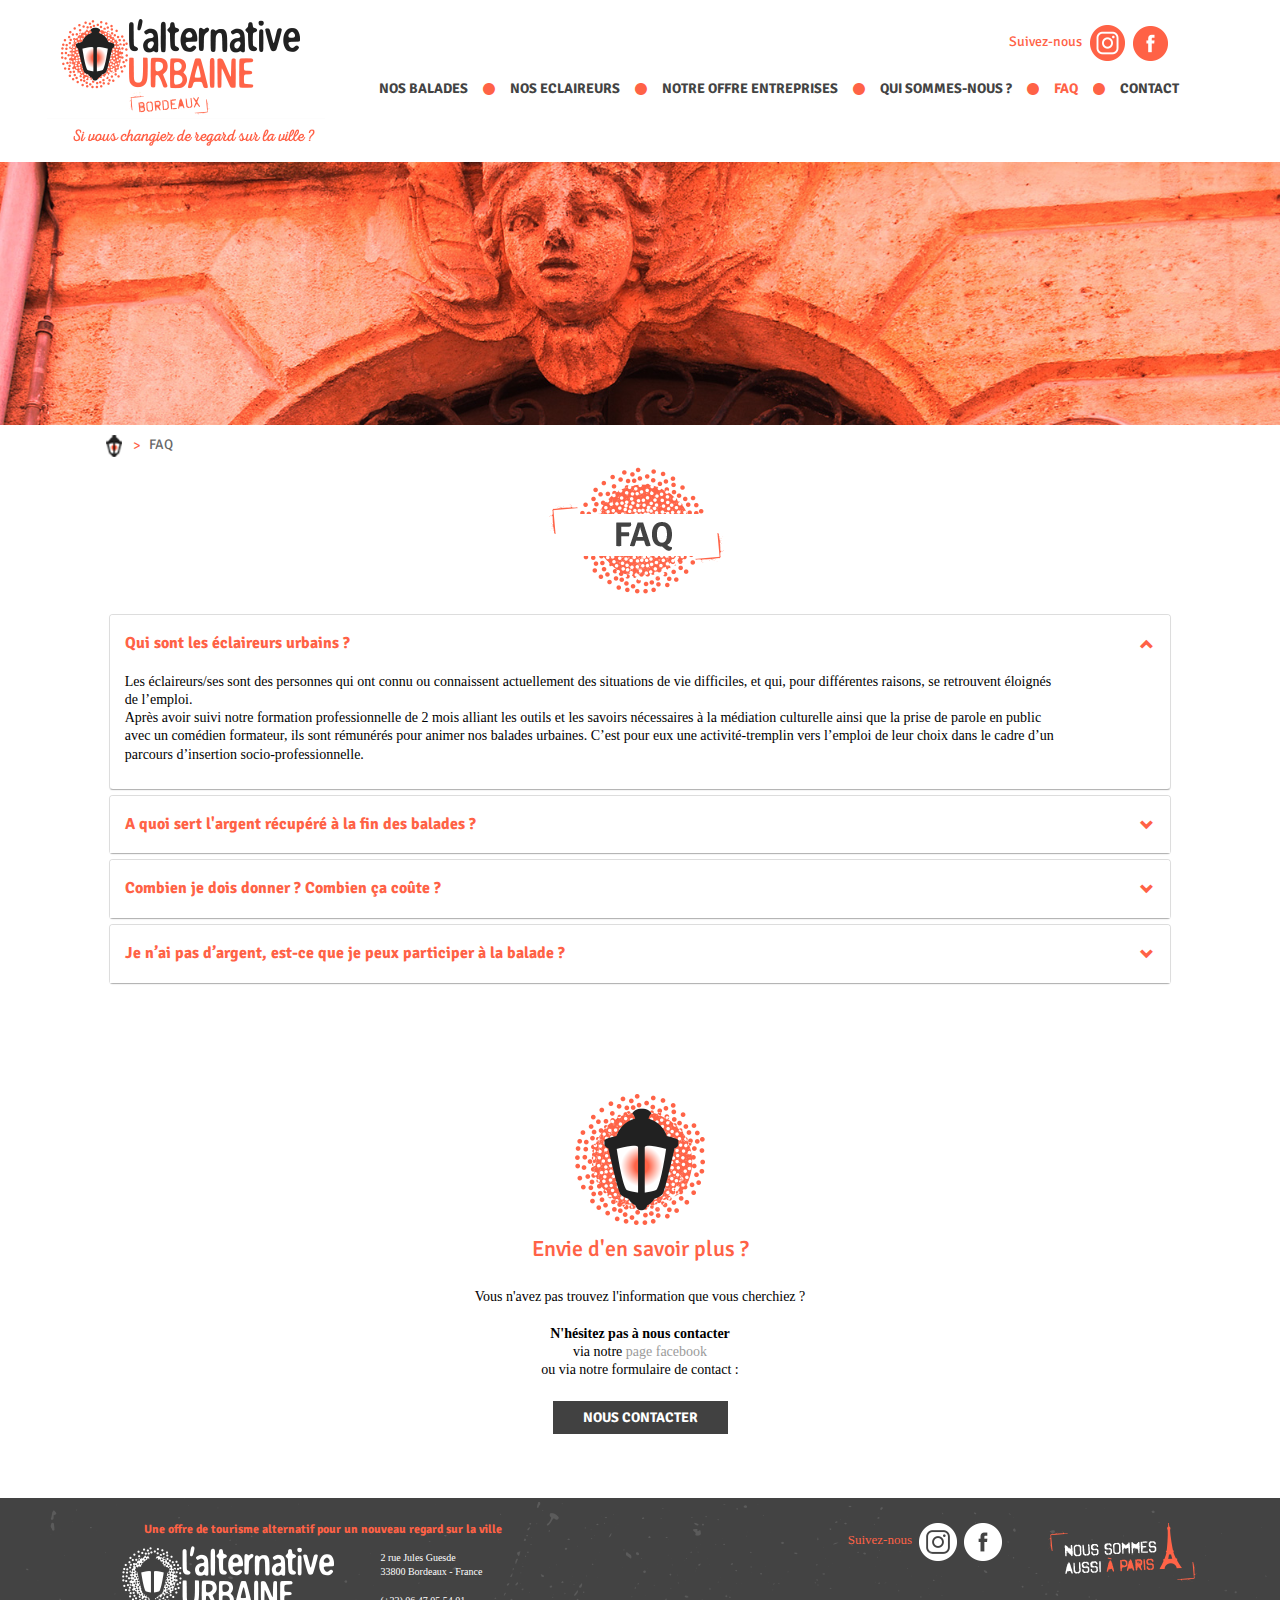
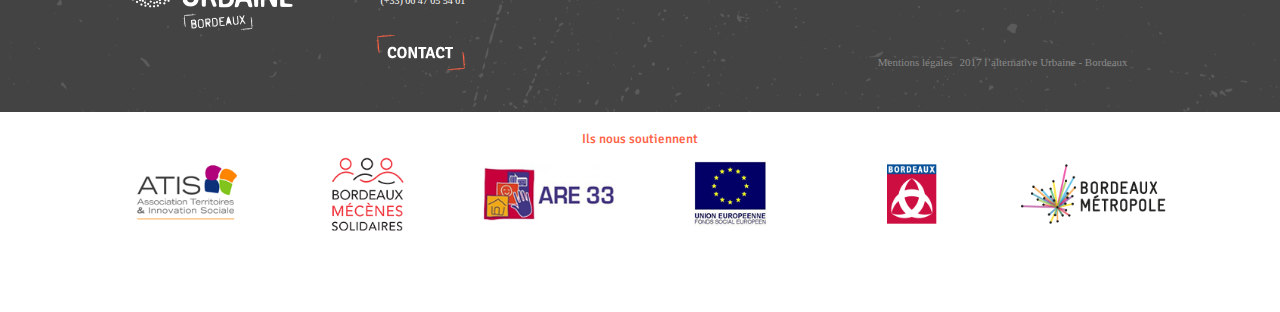
==== commit 1dee136d: "v2" ====
--- a/faq.html
+++ b/faq.html
@@ -22,7 +22,10 @@
 
 	 <!-- 1. nav FB -->
 <div id="navfb">
-		<a href=""> Suivez-nous <img src="img/fbheader.png"></a> <!--<i class="fa fa-facebook-square" aria-hidden="true"></i> -->	
+		<a href=""> Suivez-nous</a>
+		<a href=""><img src="img/headerinstagram.png"></a>
+		<a href=""> <img src="img/headerfb.png"></a>
+		<!--<i class="fa fa-facebook-square" aria-hidden="true"></i> -->	
 </div>
 	
 	 <!-- 2. logo + nav -->
@@ -42,7 +45,11 @@
 		  <div class="logotop col-xs-8 col-sm-4"><a  href="index.html"><img  src="img/logo1024.png" alt="Alternative Urbaine Bordeaux" ></a></div>
 		  
 		  <div class="col-sm-4" id="navfb1024">
-			<div ><a href=""> <img src="img/fbheader.png"><br>Suivez-nous </a></div>
+			<a href=""><img src="img/headerinstagram.png"></a>
+			<a href=""> <img src="img/headerfb.png"></a>
+			
+			<!-- <br> -->
+			<!-- <a href="" >Suivez-nous </a></div> -->
 			<!--<i class="fa fa-facebook-square" aria-hidden="true"></i> -->
 			</div> 
 
@@ -80,7 +87,7 @@
 </nav>
 
 
-   <!-- 3. header nos balades -->
+   <!-- 3. header -->
 <div id="headerimg">
 <img src="img/headerfaq.jpg">
 </div>
@@ -298,11 +305,16 @@
 		</div>
 		<div class="col-xs-12 col-sm-offset-1 col-sm-4 col-md-offset-3 col-md-4">
 			<div class="row">
-				<div class="col-xs-12 col-sm-6">
-					<h3>Suivez-nous <img src="img/fbfooter.png"></h3>
-				</div>
-
-				<div class="col-xs-12 col-sm-6">
+				<div class="col-xs-12 col-sm-7">
+					<h3>
+					<a href="">Suivez-nous </a>
+					<a href="" class="social"><img src="img/footerinstagram.png"> </a>
+					<a href="" class="social"><img src="img/footerfacebook.png"></a>
+					</h3>				
+
+				</div>
+
+				<div class="col-xs-12 col-sm-5">
 					<h3><img src="img/paris.png" style="vertical-align: middle;"></h3>
 				</div>
 				<div class="col-xs-12">
--- a/style.css
+++ b/style.css
@@ -21,7 +21,7 @@
   
   
 .orange{
-		color: #ff6246;
+		color: #ff6246!important;
   }
   
  
@@ -42,16 +42,17 @@
   #navfb {
 	 max-width: 85%; /*85*/
 	 margin: auto;
-	 /* padding-top: 5px; */
+	 padding-top: 15px;
 	 padding-right: 5px;
 	 text-align: right;
+	 /* z-index: 9999; */
 	 /*float: right;*/
 	 
 	 /**NEW**/
-	 /* z-index: 9999; */
-	 /* position: absolute; */
-	 /* top:0px; */
-	 /* right: 0px; */
+	 z-index: 9999;
+	 position: absolute;
+	 top:10px;
+	 right: 8%;
  }
  
  #navfb li{
@@ -64,6 +65,8 @@
  
   #navfb a{
 	color: #ff6246;
+	padding-right: 5px;
+	z-index: 9999;
  }
    #navfb a:hover{
 	color: #ff6246;
@@ -75,7 +78,7 @@
 	 
 	display: flex;
 	 align-items: center;
-	 margin-top: -30px; /****** NEW ******/
+	 margin-top: 15px; /****** NEW ***-30***/
 	 
 	     display: -webkit-flex; 
     -webkit-align-items: center;  /* Safari 7.0+ */
@@ -424,14 +427,24 @@
   
   
  .titre{
-margin-bottom: 20px;
+	 /* margin-top: 20px; */
+/* margin-bottom: 30px; */
 max-width: 100%;
 }
+
+#home .titre{
+		 margin-top: 20px;
+margin-bottom: 30px;
+max-width: 100%;
+}
   
   /**************** NOS BALADES **************/
   
-  
-  
+   /* #balades .titre{ */
+	 /* margin-top: 20px; */
+/* margin-bottom: 30px; */
+/* max-width: 100%; */
+/* } */
   #balades {
 	  background-color: #fff;
 	  	 max-width: 85%; /*80*/
@@ -623,33 +636,37 @@
 		margin-right: 10px;
 
   }
-  
-  
-  /***************OFFRE ENTREPRISES**********/
-  
-  #offreentreprises{
-	 background-color: #ff6246;
+  /***************PRESENTATION**********/
+  
+  
+     /* #presentation .titre{ */
+	 /* margin-top: 20px; */
+/* margin-bottom: 30px; */
+/* max-width: 100%; */
+/* }  */
+  #presentation{
+	 /* background-color: #ff6246; */
 	 max-width: 100%; /*80*/
 	 margin: auto; 
 
-	 min-height: 200px;
+	 /* min-height: 200px; */
 	 	 /*background-image: url("img/belcier-en-transition.jpg");*/
 		 background-image: url('img/trame.png');
 		 background-repeat: repeat-x;
   }
   
-  #offreentreprises .contenu{
-
-	 max-width: 85%; /*80*/
+  #presentation .contenu{
+
+	 max-width: 50%; /*80*/
 	 margin: auto;
 	 /*background-color: #ee2246;	*/
 	 min-height: 200px;	 
-		margin-bottom: 50px!important;
+		margin-bottom: 20px;
 	 margin-top: 20px;
 
   }
   
-#offreentreprises h4{
+#presentation h4{
 		font-size: 11px !important;
 		font-family: Verdana;
 		text-align: center!important;
@@ -665,12 +682,179 @@
 
   }
   
+ 
+ .videopresentation {
+ box-shadow: 0 4px 10px 0 rgba(0,0,0,0.2), 0 4px 20px 0 rgba(0,0,0,0.19);
+}
+
+  
+  /******************NOS ECLAIREURS***********/
+  
+        /* #noseclaireurs .titre{ */
+	 /* margin-top: 20px; */
+/* margin-bottom: 30px; */
+/* max-width: 100%; */
+/* }  */
+
+  #noseclaireurs{
+	 background-color: #fff;
+	 max-width: 85%; /*80*/
+	 margin: auto; 
+	 min-height: 200px;
+  }
+  
+  #noseclaireurs .contenu{
+
+	 /* max-width: 85%; */
+	 margin: auto;
+	 /*background-color: #ee2246;	*/
+	 min-height: 200px;	 
+		margin-bottom: 30px;
+	 margin-top: 20px;
+
+  }
+  
+        /* #noseclaireurs .titre{ */
+/* margin-bottom: 10px; */
+/* max-width: 100%; */
+/* } */
+
+  
+
+  
+    #noseclaireurs h3{
+		font-family: Signika;
+		color: #ff6246;
+		font-size: 15px !important;
+		margin-top: 0px;
+		padding-top: 5px;
+		padding-bottom: 0px;
+		font-weight: bold;
+		text-align: left!important;
+				margin-bottom: 0px!important;
+  }
+  
+          #noseclaireurs h4{
+		font-size: 12px !important;
+		font-family: Verdana;
+		text-align: left!important;
+		color: #000;
+		padding-top: 5px;
+		margin-top: 0px!important;
+		margin-bottom: 0px!important;
+		line-height: 1.4;
+
+  }
+  
+
+
+
+      #noseclaireurs h2{
+		font-family: Signika;
+		color: #fff;
+		font-size: 15px !important;
+		/*padding-top: 40%;
+		padding-bottom: 40%;*/
+		margin:0px!important;
+		font-weight: bold;
+		text-align: center!important;
+				margin-bottom: 0px!important;
+  }
+
+
+#noseclaireurs .btnplus {
+  color: #ff6246;
+  font-size: 15px;
+  font-weight: normal;
+  margin-top: 10px;
+  text-decoration: none;
+  text-align: left!important;
+  
+}
+
+#noseclaireurs .btnplus:hover {
+  color: #414141;
+}
+
+#noseclaireurs .floatleft {
+  /*width: 100%;*/
+  float: left;
+    margin-top: 10px;
+}
+  
+  /***************OFFRE ENTREPRISES**********/
+  
+  
+ /* #offreentreprises  .titre{ */
+	 /* margin-top: 20px; */
+/* margin-bottom: 10px; */
+/* max-width: 100%; */
+/* } */
+  
+  #offreentreprises{
+	 background-color: #ff6246;
+	 max-width: 100%; /*80*/
+	 margin: auto; 
+
+	 min-height: 200px;
+	 	 /*background-image: url("img/belcier-en-transition.jpg");*/
+		 background-image: url('img/trame.png');
+		 background-repeat: repeat-x;
+  }
+  
+  #offreentreprises .contenu{
+
+	 max-width: 85%; /*80*/
+	 margin: auto;
+	 /*background-color: #ee2246;	*/
+	 min-height: 200px;	 
+		margin-bottom: 50px!important;
+	 margin-top: 20px;
+
+  }
+  
+#offreentreprises h4{
+		font-size: 15px !important;
+		font-family: Signika;
+		text-align: center!important;
+		padding-top: 0px;
+		padding-right: 6px;
+		padding-left: 10px;
+		padding-bottom: 10px;
+		margin-top: 20px!important;
+		margin-bottom: 20px!important;
+		max-width: 50%;
+		margin: auto;
+		color: #fff;
+		line-height: 1.4;
+		/* font-weight: bold; */
+
+  }
+  /* .L_Alternative_Urbaine_vous_propose_de_construir { */
+  /* font-size: 20px; */
+  /* font-family: "Signika"; */
+  /* color: rgb(255, 255, 255); */
+  
+  
+  /* text-align: center; */
+  /* -moz-transform: matrix( 0.99982596706935,0,0,0.99543240763898,0,0); */
+  /* -webkit-transform: matrix( 0.99982596706935,0,0,0.99543240763898,0,0); */
+  /* -ms-transform: matrix( 0.99982596706935,0,0,0.99543240763898,0,0); */
+  /* position: absolute; */
+  /* left: 490.767px; */
+  /* top: 2990.123px; */
+  /* width: 566.989px; */
+  /* height: 75.253px; */
+  /* z-index: 55; */
+/* } */
+
+  
       /* #offreentreprises .titre{ */
 /* margin-bottom: 10px; */
 /* max-width: 100%; */
 /* } */
   
- #offreentreprises .btnnouscontacter{
+ #offreentreprises .btnensavoirplus{
 	   font-family: Signika!important; 
 	   font-size: 17px;
 	     color: rgb(255, 98, 70);
@@ -684,12 +868,13 @@
 -webkit-box-shadow: 4px 6px 0px 0px rgba(225,68,41,1);
 -moz-box-shadow: 4px 6px 0px 0px rgba(225,68,41,1);
 box-shadow: 4px 6px 0px 0px rgba(225,68,41,1);
-
- }
-
-  
-
- #offreentreprises .btnnouscontacter:hover{
+padding-left: 35px;
+padding-right: 35px;
+ }
+
+  
+
+ #offreentreprises .btnensavoirplus:hover{
 
 	     color: #414141 ;
 		 /* background-color: #ff6246;*/
@@ -702,95 +887,6 @@
 
   
 
-  
-  /******************NOS ECLAIREURS***********/
-  
-   
-  #noseclaireurs{
-	 background-color: #fff;
-	 max-width: 85%; /*80*/
-	 margin: auto; 
-	 min-height: 200px;
-  }
-  
-  #noseclaireurs .contenu{
-
-	 /* max-width: 85%; */
-	 margin: auto;
-	 /*background-color: #ee2246;	*/
-	 min-height: 200px;	 
-		margin-bottom: 70px!important;
-	 margin-top: 20px;
-
-  }
-  
-        /* #noseclaireurs .titre{ */
-/* margin-bottom: 10px; */
-/* max-width: 100%; */
-/* } */
-
-  
-
-  
-    #noseclaireurs h3{
-		font-family: Signika;
-		color: #ff6246;
-		font-size: 15px !important;
-		margin-top: 0px;
-		padding-top: 5px;
-		padding-bottom: 0px;
-		font-weight: bold;
-		text-align: left!important;
-				margin-bottom: 0px!important;
-  }
-  
-          #noseclaireurs h4{
-		font-size: 12px !important;
-		font-family: Verdana;
-		text-align: left!important;
-		color: #000;
-		padding-top: 5px;
-		margin-top: 0px!important;
-		margin-bottom: 0px!important;
-		line-height: 1.4;
-
-  }
-  
-
-
-
-      #noseclaireurs h2{
-		font-family: Signika;
-		color: #fff;
-		font-size: 15px !important;
-		/*padding-top: 40%;
-		padding-bottom: 40%;*/
-		margin:0px!important;
-		font-weight: bold;
-		text-align: center!important;
-				margin-bottom: 0px!important;
-  }
-
-
-#noseclaireurs .btnplus {
-  color: #ff6246;
-  font-size: 15px;
-  font-weight: normal;
-  margin-top: 10px;
-  text-decoration: none;
-  text-align: left!important;
-  
-}
-
-#noseclaireurs .btnplus:hover {
-  color: #414141;
-}
-
-#noseclaireurs .floatleft {
-  /*width: 100%;*/
-  float: left;
-    margin-top: 10px;
-}
 
  /**************FOOTER******************/
  
@@ -823,12 +919,51 @@
 	text-align: left!important;
   }
   
-
-  
-    footer .contactfooter{
-float: initial!important;
- }
-  }
+      footer a{
+padding-right: 4px;
+margin-bottom: 5px;
+	color: #ff6246;
+
+  }
+  
+        footer a:hover{
+	color: #fff;
+	text-decoration: none;
+
+  }
+  
+  .social{
+	  width:100%;
+	  height: 100%;
+  }
+  
+     .social:hover{
+	color: #ff6246;
+	text-decoration: none;
+
+  }
+  
+  footer .fa{
+	  /* font-size: 22px; */
+	  /* color: #fff; */
+  }
+  footer .fa-instagram, .fa-facebook{
+	  /* font-size: 1em; */
+	  color: #434343;
+  }
+  
+    footer .fa-circle{
+	  /* font-size: 1.5em; */
+	  color: #fff;
+  }
+  
+      footer .fa-circle:hover{
+	  /* font-size: 1.5em; */
+	  color: #ff6246;
+  }
+  
+
+  
 
  footer btncontact{
 	 margin-bottom: 10px;
@@ -870,9 +1005,9 @@
 		font-family: Verdana;
 		color: #898989;
 		font-size: 11px;
-		padding-top: 25px;
+		/* padding-top: 25px; */
 		padding-bottom: 20px!important;
-			 margin-top: 20px;
+			 /* margin-top: 20px; */
 			 
 
   }
@@ -967,6 +1102,7 @@
 	
 	#headerimg img{
 		width:100%;
+		/* height: 329px; */
 	}
   
   #bread{
@@ -1105,6 +1241,106 @@
 	  /* margin-top: 10px; */
   }
   
+  
+  
+ /*************offre*************/ 
+ 
+  #offre{
+	 max-width: 100%; /*80*/
+	 margin: auto; 
+	  background-color: #fff;
+	 min-height: 200px;
+	 margin-bottom: 50px;
+	 /* padding-top: 20px */
+  }
+  
+  #offre .contenu70{
+
+	 max-width: 50%; /*80*/
+	 margin: auto;
+	 /*background-color: #ee2246;	*/
+	 /* min-height: 200px;	  */
+	 margin-top: 20px;
+
+  }
+    #offre .contenu100{
+
+	 max-width: 95%; /*80*/
+	 margin: auto;
+	 /*background-color: #ee2246;	*/
+	 /* min-height: 200px;	  */
+	 margin-top: 20px;
+
+  }
+  
+  #offre .titre{
+	 margin-top: 0px;
+	 margin-bottom: 0px;
+  }
+  
+  
+  #offre .max100{
+	  max-width: 100%;
+  }
+  
+#offre h2{
+
+  font-size: 16px;
+  font-family: "Signika";
+  color: #000;
+    /* font-weight: bold; */
+  line-height: 1.313;
+  	 /* margin-top: 10px; */
+	 /* padding-bottom: 15px; */
+  }
+  
+      #offre h3{
+		font-size: 14px ;
+		margin-top: 0px;
+		line-height: 1.3;
+		font-family: "Verdana";
+  }
+ 
+ 
+ #offre .tel{
+	 margin-top: 15px;
+ }
+  
+
+  
+      #offre	.btncontacter {
+  font-family: Signika!important;
+  color: #ffffff;
+  font-size: 14px;
+  		font-weight: bold ;
+		font-style: normal;
+  background-color: #414141;
+  padding: 8px 30px 8px 30px;
+  text-decoration: none;
+  
+  
+}
+
+  #offre	.btncontacter:hover {
+  background-color: #ff6246;
+  text-decoration: none;
+}
+
+  #offre .liendon{
+
+  font-size: 10px;
+  font-family: "Verdana";
+  color: #9b9b9b;
+  line-height: 1.313;
+  	 margin-top: 10px;
+  }
+  
+    #offre a{
+
+  color: #9b9b9b;
+
+  }
+ 
   
   
   /***********page qui**************/
@@ -1846,6 +2082,33 @@
 	text-align: center!important;
   }
 	   }
+	   
+	   
+	     /**********MOBILE 990**************/
+	  @media only screen and (max-width: 991px) {   
+	   
+	       footer .contactfooter{
+float: initial!important;
+ }
+ 
+ .social img{
+	 margin-top: 10px;
+ }
+ 
+   #offre .contenu70{
+
+	 max-width: 90%; /*80*/
+
+
+  }
+  		    .carousel-inner .item {
+  	  /* max-height: 370px !important; */
+	  height: 100%;
+	  /* min-height: 370px !important; */
+	}
+ 
+	  }
+	   
   
   /**********MOBILE 767**************/
   
@@ -1853,6 +2116,12 @@
 	  
    
   @media only screen and (max-width: 767px) {
+	  
+	  
+	  
+	     #offre .illustration{	display:none;}
+	  
+	  
 	  
 	  #navfb1024{display:none;}
 	  
@@ -1934,6 +2203,8 @@
 	  /* z-index: 99; */
   }
 	
+
+	
   }
   
   
@@ -1972,7 +2243,11 @@
 	}
 	
   
-
-  
-  
-
+    @media only screen and (max-width: 480px) {
+
+
+  .navbar-toggle{margin-right: 0px;}
+  
+	}
+  
+
